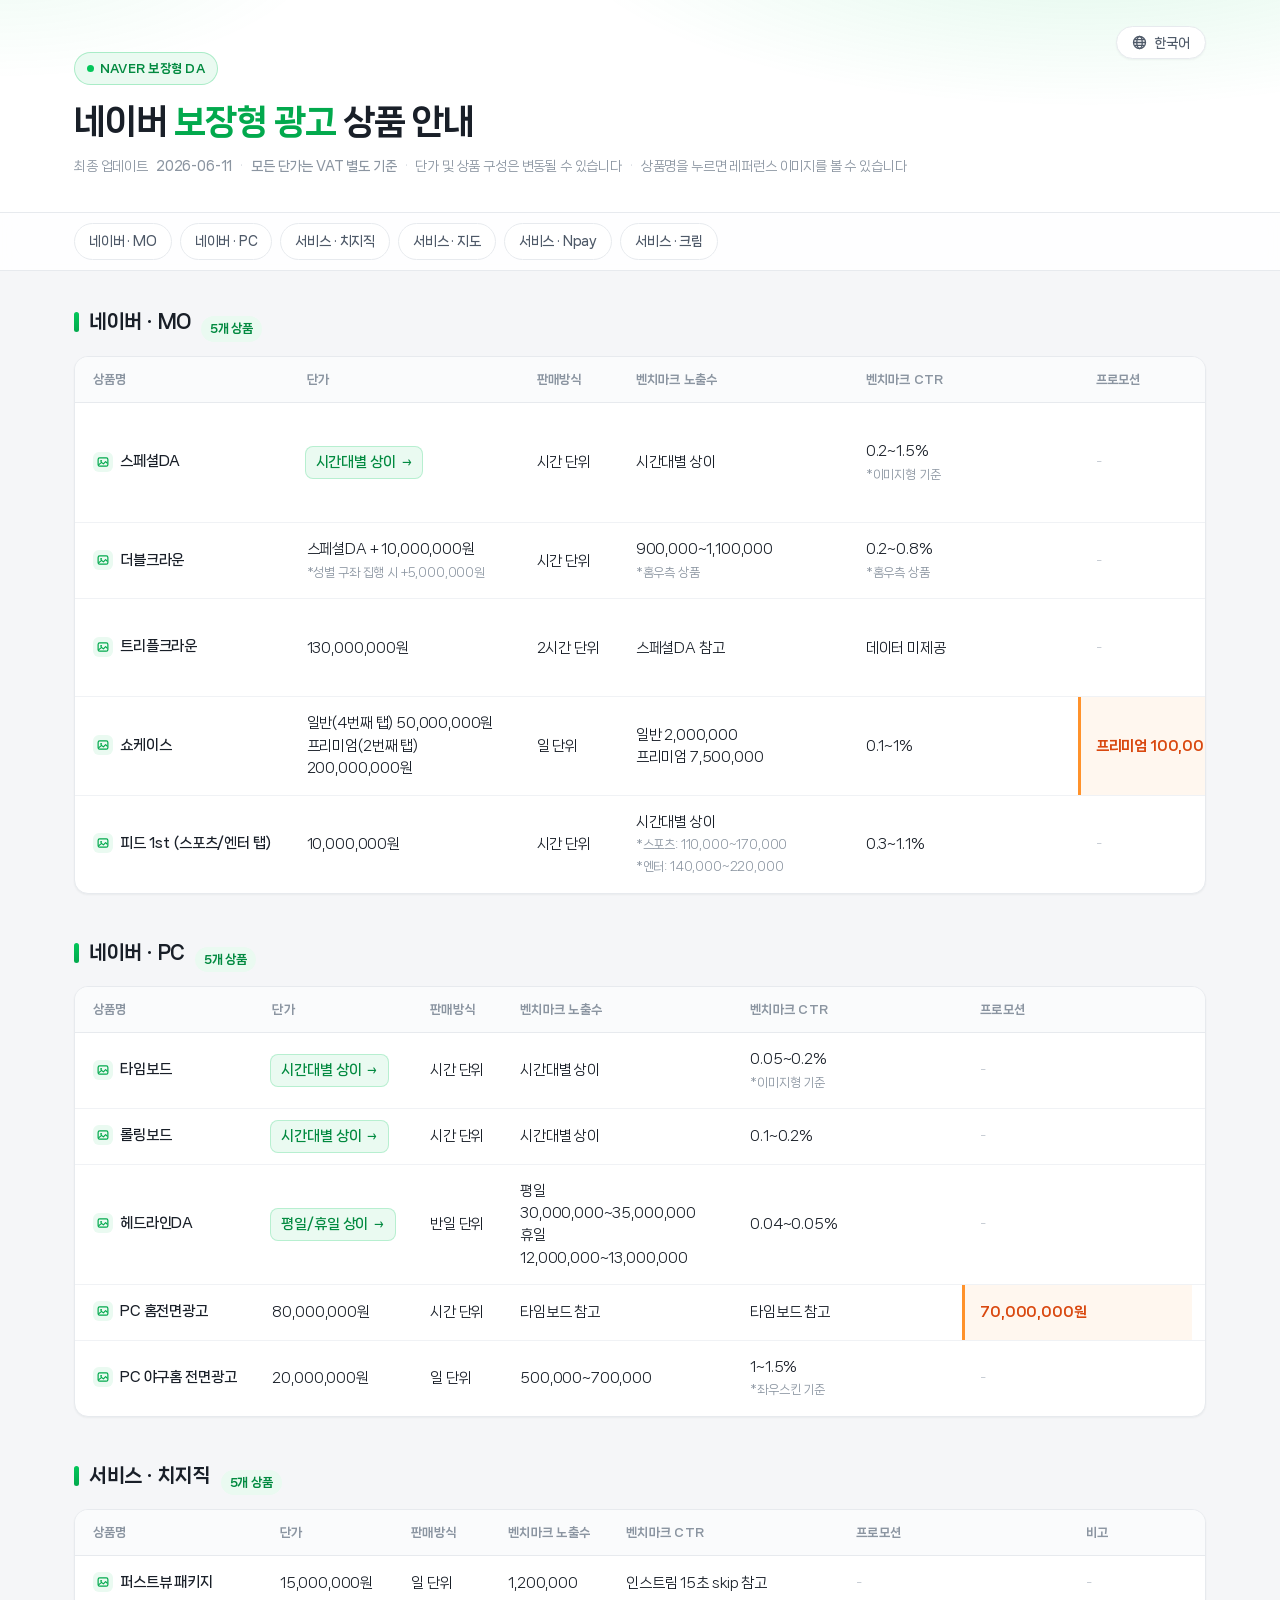
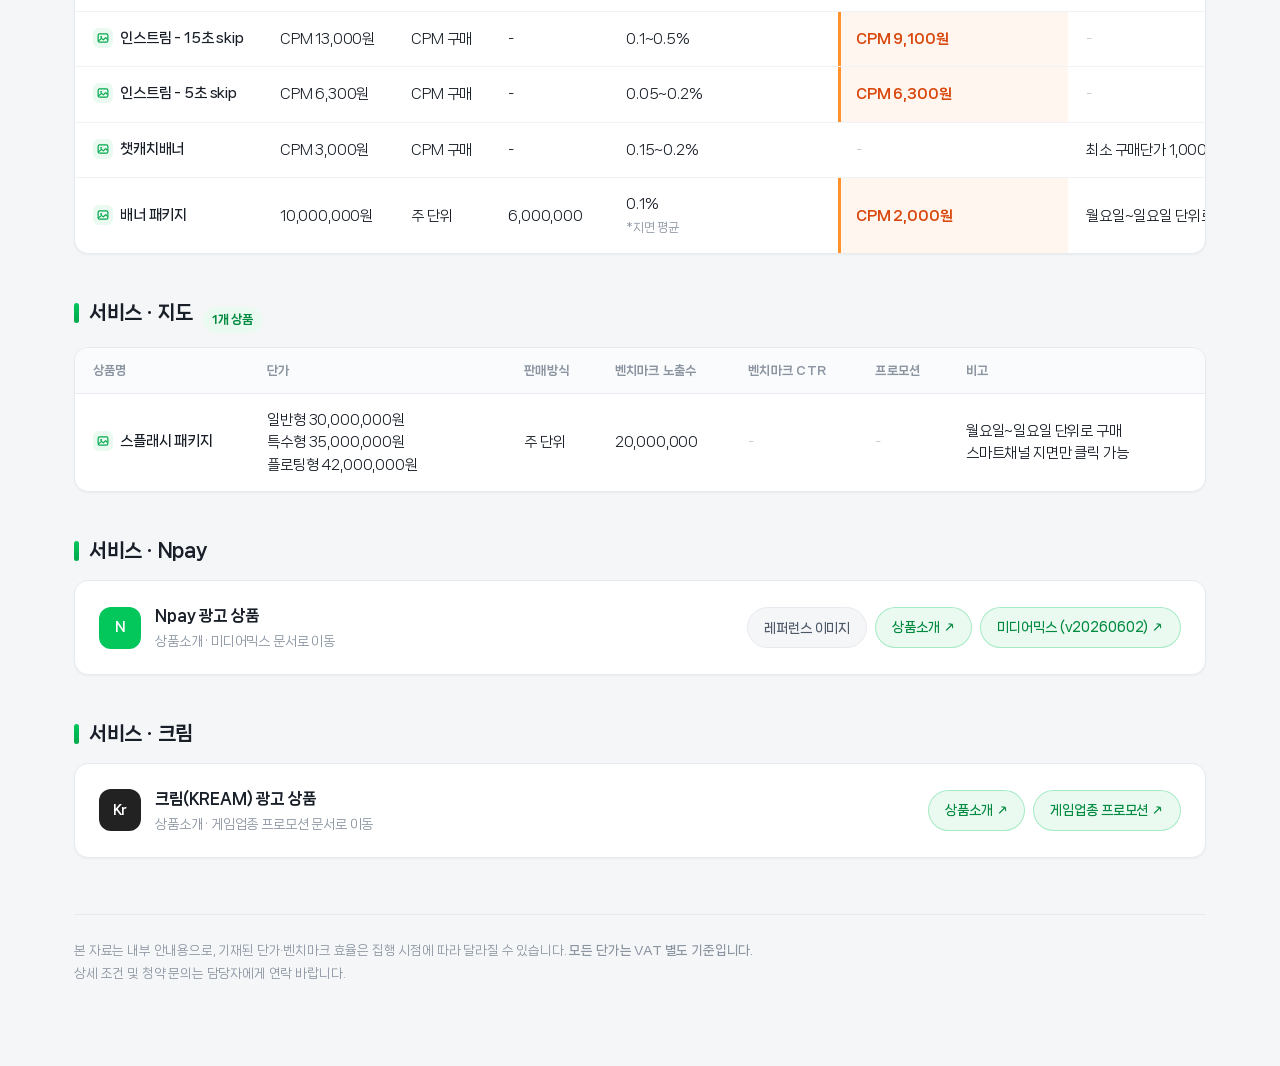
==== index.html @ 8dfce3fc "네이버 보장형 광고 상품 안내 페이지 - 카테고리별 상품 표 (MO/PC/치지직/지도/Npay/크림) - 상품명 클릭 시 레퍼런스 이미지 팝업 (초광폭 이미지 확대 지원) - 시간" ====
<!DOCTYPE html>
<html lang="ko">
<head>
  <meta charset="UTF-8" />
  <meta name="viewport" content="width=device-width, initial-scale=1.0" />
  <title>네이버 보장형 광고 상품 안내</title>
  <link rel="stylesheet" href="style.css" />
</head>
<body>
  <!-- 히어로 -->
  <header class="hero">
    <div class="hero-inner">
      <!-- 언어 선택 -->
      <div class="lang-switch">
        <button class="lang-btn" id="lang-btn" aria-haspopup="true">
          <svg viewBox="0 0 16 16" fill="none" xmlns="http://www.w3.org/2000/svg"><circle cx="8" cy="8" r="6.4" stroke="currentColor" stroke-width="1.4"/><ellipse cx="8" cy="8" rx="2.9" ry="6.4" stroke="currentColor" stroke-width="1.4"/><path d="M2 8h12M2.8 5h10.4M2.8 11h10.4" stroke="currentColor" stroke-width="1.4"/></svg>
          <span id="lang-label"></span>
        </button>
        <div class="lang-menu" id="lang-menu" role="menu"></div>
      </div>

      <span class="badge" id="hero-badge"></span>
      <h1 id="hero-title"></h1>
      <p class="meta" id="hero-meta"></p>
    </div>
  </header>

  <!-- 카테고리 빠른 이동 -->
  <nav class="quick-nav">
    <div class="quick-nav-inner" id="quick-nav"></div>
  </nav>

  <div class="wrap">
    <main id="content"><!-- data.js 기반 자동 렌더링 --></main>
    <footer class="page-footer" id="page-footer"></footer>
  </div>

  <!-- 레퍼런스 이미지 팝업 -->
  <div class="modal-backdrop" id="modal" aria-hidden="true">
    <div class="modal" role="dialog" aria-modal="true" aria-labelledby="modal-title">
      <div class="modal-head">
        <h3 id="modal-title"></h3>
        <button class="modal-close" id="modal-close" aria-label="닫기">&times;</button>
      </div>
      <div class="modal-body" id="modal-body"></div>
    </div>
  </div>

  <script src="data.js"></script>
  <script src="i18n.js"></script>
  <script>
    const IMG_ICON_SVG = `<svg viewBox="0 0 16 16" fill="none" xmlns="http://www.w3.org/2000/svg"><rect x="1.5" y="2.5" width="13" height="11" rx="2" stroke="currentColor" stroke-width="1.6"/><circle cx="5.5" cy="6.5" r="1.3" fill="currentColor"/><path d="M2.5 11.5L6 8.5l2.5 2 3-3 2 2" stroke="currentColor" stroke-width="1.6" stroke-linecap="round" stroke-linejoin="round"/></svg>`;

    let LANG = I18N.getLang();
    const ui = () => I18N.UI[LANG];
    const tr = v => I18N.tr(v, LANG);

    function esc(s) {
      return String(s ?? "").replace(/[&<>"']/g, c => ({
        "&": "&amp;", "<": "&lt;", ">": "&gt;", '"': "&quot;", "'": "&#39;"
      }[c]));
    }

    function cell(value, wrapOk, extraClass) {
      if (!value) return `<td class="empty">-</td>`;
      const lines = tr(String(value)).split("\n");
      const html = lines
        .map(line => line.trim().startsWith("*")
          ? `<span class="sub-note">${esc(line)}</span>`
          : esc(line))
        .join("<br>");
      const classes = [];
      if (wrapOk || lines.length > 1) classes.push("wrap-ok");
      if (extraClass) classes.push(extraClass);
      return `<td${classes.length ? ` class="${classes.join(" ")}"` : ""}>${html}</td>`;
    }

    function priceCell(p) {
      // 시간대별 단가가 있으면 별도 페이지 링크
      if (Array.isArray(p.timePricing)) {
        const label = tr(p.price) || ui().pdBadge;
        return `<td><a class="price-link" href="price-detail.html?product=${encodeURIComponent(p.id)}">${esc(label)}</a></td>`;
      }
      return cell(p.price);
    }

    function renderCategory(cat) {
      // Npay / 크림 — 외부 문서 링크 카드
      if (cat.linkRow) {
        const lr = cat.linkRow;
        const logoClass = cat.id === "npay" ? "npay" : "kream";
        const refBtn = lr.image
          ? `<button class="lc-btn lc-ref" data-img="${esc(lr.image)}" data-name="${esc(lr.imageName || lr.name)}">${esc(ui().refBtn)}</button>`
          : "";
        const linkBtns = (lr.links || []).map(l =>
          `<a class="lc-btn" href="${esc(l.href)}" target="_blank" rel="noopener">${esc(tr(l.label))} ↗</a>`).join("");
        return `
          <section class="category" id="${esc(cat.id)}">
            <div class="category-head"><h2>${esc(tr(cat.label))}</h2></div>
            <div class="link-card">
              <span class="lc-left">
                <span class="lc-logo ${logoClass}">${logoClass === "npay" ? "N" : "Kr"}</span>
                <span>
                  <span class="lc-title">${esc(tr(lr.name))}</span>
                  <span class="lc-desc" style="display:block">${esc(tr(lr.desc || ""))}</span>
                </span>
              </span>
              <span class="lc-actions">${refBtn}${linkBtns}</span>
            </div>
          </section>`;
      }

      const rows = cat.products.map(p => `
        <tr>
          <td>
            <button class="product-name" data-id="${esc(p.id)}">
              <span class="img-icon">${IMG_ICON_SVG}</span>
              <span class="name-text">${esc(tr(p.name))}</span>
            </button>
          </td>
          ${priceCell(p)}
          ${cell(p.saleType)}
          ${cell(p.impressions)}
          ${cell(p.ctr)}
          ${cell(p.promotion, true, "promo")}
          ${cell(p.note, true)}
        </tr>`).join("");

      return `
        <section class="category" id="${esc(cat.id)}">
          <div class="category-head">
            <h2>${esc(tr(cat.label))}</h2>
            <span class="count-badge">${esc(ui().count(cat.products.length))}</span>
          </div>
          <div class="table-card">
            <div class="table-scroll">
              <table>
                <thead>
                  <tr>${ui().cols.map(c => `<th>${esc(c)}</th>`).join("")}</tr>
                </thead>
                <tbody>${rows}</tbody>
              </table>
            </div>
          </div>
        </section>`;
    }

    // ----- 전체 렌더링 (언어 변경 시 재호출) -----
    function renderAll() {
      const u = ui();
      document.title = u.docTitle;
      document.getElementById("hero-badge").textContent = u.badge;
      document.getElementById("hero-title").innerHTML = u.titleHtml;
      document.getElementById("hero-meta").innerHTML = [
        `${esc(u.updated)} <strong>${esc(AD_DATA.updatedAt)}</strong>`,
        `<strong>${esc(u.vatNote)}</strong>`,
        esc(u.changeNote),
        esc(u.clickNote)
      ].join(' <span class="dot">·</span> ');
      document.getElementById("page-footer").innerHTML = u.footerHtml;

      document.getElementById("content").innerHTML =
        AD_DATA.categories.map(renderCategory).join("");
      document.getElementById("quick-nav").innerHTML =
        AD_DATA.categories.map(c => `<a href="#${esc(c.id)}">${esc(tr(c.label))}</a>`).join("");

      // 언어 선택 UI
      document.getElementById("lang-label").textContent = I18N.LANG_LABELS[LANG];
      document.getElementById("lang-menu").innerHTML =
        Object.entries(I18N.LANG_LABELS).map(([code, label]) =>
          `<button data-lang="${code}" class="${code === LANG ? "active" : ""}">${label}</button>`).join("");
    }

    renderAll();
    I18N.setLang(LANG);

    // ----- 언어 선택 -----
    const langMenu = document.getElementById("lang-menu");
    document.getElementById("lang-btn").addEventListener("click", e => {
      e.stopPropagation();
      langMenu.classList.toggle("open");
    });
    langMenu.addEventListener("click", e => {
      const btn = e.target.closest("button[data-lang]");
      if (!btn) return;
      LANG = btn.dataset.lang;
      I18N.setLang(LANG);
      langMenu.classList.remove("open");
      renderAll();
    });

    // ----- 팝업 -----
    const modal = document.getElementById("modal");
    const modalTitle = document.getElementById("modal-title");
    const modalBody = document.getElementById("modal-body");

    function findProduct(id) {
      for (const cat of AD_DATA.categories) {
        const hit = (cat.products || []).find(p => p.id === id);
        if (hit) return hit;
      }
      return null;
    }

    function openModal(p) {
      modalTitle.textContent = tr(p.name) + ui().refSuffix;
      const img = new Image();
      img.alt = tr(p.name);
      img.onload = () => {
        modalBody.innerHTML = "";
        // 초광폭 이미지는 팝업을 넓히고 세로 기준으로 크게 표시 (좌우 스크롤)
        const ultraWide = img.naturalWidth / img.naturalHeight > 2.4;
        modal.classList.toggle("wide", ultraWide);
        modalBody.appendChild(img);
      };
      img.onerror = () => {
        modalBody.innerHTML = `<div class="img-placeholder">${esc(ui().imgPreparing)}<br><small>(${esc(p.image)})</small></div>`;
      };
      modalBody.innerHTML = `<div class="img-placeholder">${esc(ui().loading)}</div>`;
      img.src = p.image;
      modal.classList.add("open");
      modal.setAttribute("aria-hidden", "false");
    }

    function closeModal() {
      modal.classList.remove("open", "wide");
      modal.setAttribute("aria-hidden", "true");
    }

    document.addEventListener("click", e => {
      if (!e.target.closest(".lang-switch")) langMenu.classList.remove("open");
      const nameBtn = e.target.closest(".product-name");
      if (nameBtn) {
        const p = findProduct(nameBtn.dataset.id);
        if (p) openModal(p);
        return;
      }
      const refBtn = e.target.closest(".lc-ref");
      if (refBtn) {
        openModal({ name: refBtn.dataset.name, image: refBtn.dataset.img });
        return;
      }
      if (e.target === modal || e.target.closest(".modal-close")) closeModal();
    });

    document.addEventListener("keydown", e => {
      if (e.key === "Escape") { closeModal(); langMenu.classList.remove("open"); }
    });
  </script>
</body>
</html>
---- style.css ----
/* ===== 네이버 보장형 광고 안내 — 공용 스타일 ===== */
@font-face {
  font-family: "NanumSquareNeo";
  src: url("fonts/NanumSquareNeoTTF-bRg.woff") format("woff"),
       url("https://hangeul.pstatic.net/hangeul_static/webfont/NanumSquareNeo/NanumSquareNeoTTF-bRg.woff") format("woff");
  font-weight: 400;
  font-display: swap;
}
@font-face {
  font-family: "NanumSquareNeo";
  src: url("fonts/NanumSquareNeoTTF-cBd.woff") format("woff"),
       url("https://hangeul.pstatic.net/hangeul_static/webfont/NanumSquareNeo/NanumSquareNeoTTF-cBd.woff") format("woff");
  font-weight: 500 700;
  font-display: swap;
}
@font-face {
  font-family: "NanumSquareNeo";
  src: url("fonts/NanumSquareNeoTTF-dEb.woff") format("woff"),
       url("https://hangeul.pstatic.net/hangeul_static/webfont/NanumSquareNeo/NanumSquareNeoTTF-dEb.woff") format("woff");
  font-weight: 800 900;
  font-display: swap;
}

:root {
  --naver-green: #03c75a;
  --naver-green-dark: #02a94d;
  --naver-green-deep: #028a40;
  --green-tint: #eafaf1;
  --ink: #191f28;
  --ink-soft: #4e5968;
  --ink-faint: #8b95a1;
  --line: #e7eaee;
  --line-soft: #f0f2f5;
  --bg: #f5f6f8;
  --card: #ffffff;
  --hover: #f4fcf7;
  --shadow-sm: 0 1px 2px rgba(25, 31, 40, 0.05);
  --shadow-md: 0 4px 14px rgba(25, 31, 40, 0.07);
  --radius: 14px;
}

* { margin: 0; padding: 0; box-sizing: border-box; }

html { scroll-behavior: smooth; }

body {
  font-family: "NanumSquareNeo", "Apple SD Gothic Neo", "Malgun Gothic", sans-serif;
  background: var(--bg);
  color: var(--ink);
  line-height: 1.6;
  letter-spacing: -0.01em;
}

.wrap {
  max-width: 1180px;
  margin: 0 auto;
  padding: 0 24px 80px;
}

/* ----- 히어로 헤더 ----- */
.hero {
  position: relative;
  background:
    radial-gradient(900px 320px at 85% -40%, rgba(3, 199, 90, 0.14), transparent 60%),
    radial-gradient(600px 260px at 0% -30%, rgba(3, 199, 90, 0.08), transparent 55%),
    var(--card);
  border-bottom: 1px solid var(--line);
  margin-bottom: 0;
}

.hero-inner {
  position: relative;
  max-width: 1180px;
  margin: 0 auto;
  padding: 52px 24px 36px;
}

/* ----- 언어 선택 (지구본) ----- */
.lang-switch {
  position: absolute;
  top: 26px;
  right: 24px;
  z-index: 60;
}

.lang-btn {
  display: inline-flex;
  align-items: center;
  gap: 7px;
  font-family: inherit;
  font-size: 13px;
  font-weight: 700;
  color: var(--ink-soft);
  background: #fff;
  border: 1px solid var(--line);
  border-radius: 999px;
  padding: 8px 15px;
  cursor: pointer;
  box-shadow: var(--shadow-sm);
  transition: all 0.15s ease;
}
.lang-btn svg { width: 15px; height: 15px; }
.lang-btn:hover {
  color: var(--naver-green-deep);
  border-color: rgba(3, 199, 90, 0.4);
  background: var(--green-tint);
}

.lang-menu {
  position: absolute;
  right: 0;
  top: calc(100% + 6px);
  min-width: 130px;
  background: #fff;
  border: 1px solid var(--line);
  border-radius: 12px;
  box-shadow: var(--shadow-md);
  padding: 5px;
  display: none;
}
.lang-menu.open { display: block; animation: backdrop-in 0.12s ease; }

.lang-menu button {
  display: block;
  width: 100%;
  text-align: left;
  font-family: inherit;
  font-size: 13px;
  font-weight: 700;
  color: var(--ink-soft);
  background: none;
  border: none;
  border-radius: 8px;
  padding: 9px 12px;
  cursor: pointer;
}
.lang-menu button:hover { background: var(--green-tint); color: var(--naver-green-deep); }
.lang-menu button.active {
  color: var(--naver-green-deep);
  background: var(--green-tint);
}

.hero .badge {
  display: inline-flex;
  align-items: center;
  gap: 6px;
  background: var(--green-tint);
  color: var(--naver-green-deep);
  border: 1px solid rgba(3, 199, 90, 0.28);
  font-size: 12px;
  font-weight: 800;
  letter-spacing: 0.02em;
  padding: 6px 12px;
  border-radius: 999px;
  margin-bottom: 16px;
}
.hero .badge::before {
  content: "";
  width: 7px;
  height: 7px;
  border-radius: 50%;
  background: var(--naver-green);
}

.hero h1 {
  font-size: 34px;
  font-weight: 800;
  letter-spacing: -0.03em;
  line-height: 1.25;
}
.hero h1 .accent { color: var(--naver-green-dark); }

.hero .meta {
  margin-top: 12px;
  font-size: 13px;
  color: var(--ink-faint);
  display: flex;
  align-items: center;
  gap: 8px;
  flex-wrap: wrap;
}
.hero .meta .dot { color: #d3d8de; }

/* ----- 카테고리 빠른 이동 ----- */
.quick-nav {
  position: sticky;
  top: 0;
  z-index: 50;
  background: rgba(255, 255, 255, 0.88);
  backdrop-filter: blur(10px);
  -webkit-backdrop-filter: blur(10px);
  border-bottom: 1px solid var(--line);
  margin-bottom: 36px;
}
.quick-nav-inner {
  max-width: 1180px;
  margin: 0 auto;
  padding: 10px 24px;
  display: flex;
  gap: 8px;
  overflow-x: auto;
  scrollbar-width: none;
}
.quick-nav-inner::-webkit-scrollbar { display: none; }

.quick-nav a {
  flex: 0 0 auto;
  font-size: 13px;
  font-weight: 700;
  color: var(--ink-soft);
  text-decoration: none;
  padding: 7px 14px;
  border-radius: 999px;
  border: 1px solid var(--line);
  background: #fff;
  transition: all 0.15s ease;
  white-space: nowrap;
}
.quick-nav a:hover {
  color: var(--naver-green-deep);
  border-color: rgba(3, 199, 90, 0.4);
  background: var(--green-tint);
}

/* ----- 카테고리 섹션 ----- */
.category { margin-bottom: 44px; scroll-margin-top: 70px; }

.category-head {
  display: flex;
  align-items: baseline;
  gap: 10px;
  margin-bottom: 14px;
}

.category h2 {
  font-size: 19px;
  font-weight: 800;
  letter-spacing: -0.02em;
  display: flex;
  align-items: center;
  gap: 10px;
}
.category h2::before {
  content: "";
  width: 5px;
  height: 20px;
  border-radius: 3px;
  background: linear-gradient(180deg, var(--naver-green), var(--naver-green-dark));
}

.count-badge {
  font-size: 12px;
  font-weight: 800;
  color: var(--naver-green-deep);
  background: var(--green-tint);
  padding: 3px 9px;
  border-radius: 999px;
}

/* ----- 표 ----- */
.table-card {
  background: var(--card);
  border: 1px solid var(--line);
  border-radius: var(--radius);
  overflow: hidden;
  box-shadow: var(--shadow-sm);
}
.table-scroll { overflow-x: auto; }

table { width: 100%; border-collapse: collapse; font-size: 14px; }

thead th {
  background: #fafbfc;
  color: var(--ink-faint);
  font-weight: 800;
  font-size: 12px;
  letter-spacing: 0.02em;
  text-align: left;
  padding: 13px 18px;
  border-bottom: 1px solid var(--line);
  white-space: nowrap;
}

tbody td {
  padding: 15px 18px;
  border-bottom: 1px solid var(--line-soft);
  vertical-align: middle;
  white-space: nowrap;
}
tbody td.wrap-ok { white-space: normal; min-width: 230px; }

tbody tr:last-child td { border-bottom: none; }
tbody tr { transition: background 0.12s ease; }
tbody tr:hover { background: var(--hover); }

td.empty { color: #c4cad2; }

/* 셀 안의 보조 주석 (* 로 시작하는 줄) */
.sub-note {
  font-size: 12px;
  color: var(--ink-faint);
}

/* 프로모션 열 강조 */
td.promo {
  color: #d9480f;
  font-weight: 800;
  background: #fff7ef;
  box-shadow: inset 3px 0 0 #ff922b;
}
tbody tr:hover td.promo { background: #ffefdd; }
td.promo .sub-note { color: #e8794a; }

/* ----- 시간대별 단가 표 ----- */
.time-table .group-row td {
  background: #f4f6f8;
  font-weight: 800;
  font-size: 13px;
  color: var(--ink-soft);
  padding: 9px 18px;
  border-bottom: 1px solid var(--line);
}
.time-table td.slot { font-weight: 700; }
.time-table td.price { font-weight: 800; color: var(--naver-green-deep); }

.price-notes {
  margin: 16px 4px 0;
  padding: 16px 20px;
  background: var(--green-tint);
  border: 1px solid rgba(3, 199, 90, 0.22);
  border-radius: 10px;
  list-style: none;
  font-size: 13px;
  color: var(--ink-soft);
}
.price-notes li {
  padding-left: 16px;
  position: relative;
  line-height: 1.9;
}
.price-notes li::before {
  content: "·";
  position: absolute;
  left: 4px;
  color: var(--naver-green-dark);
  font-weight: 800;
}

/* 상품명 버튼 (팝업 트리거) */
.product-name {
  background: none;
  border: none;
  font: inherit;
  font-weight: 700;
  letter-spacing: -0.01em;
  color: var(--ink);
  cursor: pointer;
  padding: 0;
  display: inline-flex;
  align-items: center;
  gap: 7px;
}
.product-name:hover { color: var(--naver-green-deep); }
.product-name:hover .name-text {
  text-decoration: underline;
  text-underline-offset: 3px;
}
.product-name .img-icon {
  display: inline-flex;
  align-items: center;
  justify-content: center;
  width: 20px;
  height: 20px;
  border-radius: 6px;
  background: var(--green-tint);
  color: var(--naver-green-dark);
  flex: 0 0 auto;
  transition: all 0.15s ease;
}
.product-name .img-icon svg { width: 12px; height: 12px; }
.product-name:hover .img-icon {
  background: var(--naver-green);
  color: #fff;
}

/* 단가 링크 (시간대별 단가 페이지) */
a.price-link {
  display: inline-flex;
  align-items: center;
  gap: 5px;
  color: var(--naver-green-deep);
  font-weight: 700;
  text-decoration: none;
  padding: 4px 10px;
  margin: -4px -2px;
  border-radius: 8px;
  background: var(--green-tint);
  border: 1px solid rgba(3, 199, 90, 0.22);
  transition: all 0.15s ease;
}
a.price-link::after { content: "→"; font-size: 12px; }
a.price-link:hover {
  background: var(--naver-green);
  border-color: var(--naver-green);
  color: #fff;
}

/* ----- Npay / 크림 링크 카드 ----- */
.link-card {
  display: flex;
  align-items: center;
  justify-content: space-between;
  gap: 16px;
  flex-wrap: wrap;
  background: var(--card);
  border: 1px solid var(--line);
  border-radius: var(--radius);
  padding: 22px 24px;
  color: var(--ink);
  box-shadow: var(--shadow-sm);
}

.link-card .lc-actions {
  display: flex;
  gap: 8px;
  flex-wrap: wrap;
}

.lc-btn {
  display: inline-flex;
  align-items: center;
  gap: 5px;
  font-family: inherit;
  font-size: 13px;
  font-weight: 700;
  letter-spacing: -0.01em;
  color: var(--naver-green-deep);
  background: var(--green-tint);
  border: 1px solid rgba(3, 199, 90, 0.3);
  border-radius: 999px;
  padding: 9px 16px;
  text-decoration: none;
  cursor: pointer;
  transition: all 0.15s ease;
}
.lc-btn:hover {
  background: var(--naver-green);
  border-color: var(--naver-green);
  color: #fff;
}
.lc-btn.lc-ref {
  color: var(--ink-soft);
  background: var(--bg);
  border-color: var(--line);
}
.lc-btn.lc-ref:hover {
  color: var(--naver-green-deep);
  background: var(--green-tint);
  border-color: rgba(3, 199, 90, 0.3);
}

.link-card .lc-left {
  display: flex;
  align-items: center;
  gap: 14px;
}
.link-card .lc-logo {
  width: 42px;
  height: 42px;
  border-radius: 12px;
  display: flex;
  align-items: center;
  justify-content: center;
  font-weight: 800;
  font-size: 13px;
  color: #fff;
  flex: 0 0 auto;
}
.link-card .lc-logo.npay { background: var(--naver-green); }
.link-card .lc-logo.kream { background: #222; }

.link-card .lc-title { font-weight: 800; font-size: 15px; }
.link-card .lc-desc { font-size: 13px; color: var(--ink-faint); margin-top: 2px; }

/* ----- 팝업(모달) ----- */
.modal-backdrop {
  position: fixed;
  inset: 0;
  background: rgba(15, 19, 24, 0.5);
  backdrop-filter: blur(3px);
  -webkit-backdrop-filter: blur(3px);
  display: none;
  align-items: center;
  justify-content: center;
  z-index: 100;
  padding: 24px;
}
.modal-backdrop.open { display: flex; animation: backdrop-in 0.18s ease; }

@keyframes backdrop-in {
  from { opacity: 0; }
  to { opacity: 1; }
}

.modal {
  background: #fff;
  border-radius: 18px;
  max-width: 760px;
  width: 100%;
  max-height: 88vh;
  overflow: auto;
  box-shadow: 0 24px 60px rgba(0, 0, 0, 0.28);
  animation: modal-in 0.22s cubic-bezier(0.21, 1.02, 0.55, 1);
}

@keyframes modal-in {
  from { opacity: 0; transform: translateY(14px) scale(0.97); }
  to { opacity: 1; transform: translateY(0) scale(1); }
}

.modal-head {
  display: flex;
  align-items: center;
  justify-content: space-between;
  padding: 18px 22px;
  border-bottom: 1px solid var(--line);
  position: sticky;
  top: 0;
  background: rgba(255, 255, 255, 0.92);
  backdrop-filter: blur(8px);
}
.modal-head h3 {
  font-size: 16px;
  font-weight: 800;
  display: flex;
  align-items: center;
  gap: 8px;
}
.modal-head h3::before {
  content: "";
  width: 4px;
  height: 16px;
  border-radius: 2px;
  background: var(--naver-green);
}
.modal-close {
  background: var(--bg);
  border: none;
  width: 32px;
  height: 32px;
  border-radius: 50%;
  font-size: 18px;
  line-height: 1;
  color: var(--ink-soft);
  cursor: pointer;
  transition: all 0.15s ease;
}
.modal-close:hover { background: var(--ink); color: #fff; }

.modal-body { padding: 22px; text-align: center; }
.modal-body img {
  width: 100%;
  height: auto;
  border-radius: 10px;
  border: 1px solid var(--line);
}

/* 초광폭 이미지 (배너 등): 팝업을 넓히고 세로 기준 크게, 좌우 스크롤 */
.modal-backdrop.wide .modal { max-width: min(1500px, 94vw); }
.modal-backdrop.wide .modal-body { overflow-x: auto; }
.modal-backdrop.wide .modal-body img {
  width: auto;
  max-width: none;
  height: clamp(260px, 52vh, 540px);
}

.img-placeholder {
  padding: 72px 20px;
  background: var(--bg);
  border: 1.5px dashed #cdd3d9;
  border-radius: 12px;
  color: var(--ink-faint);
  font-size: 14px;
  line-height: 1.8;
}

/* ----- 푸터 ----- */
.page-footer {
  margin-top: 56px;
  padding-top: 24px;
  border-top: 1px solid var(--line);
  font-size: 12.5px;
  color: var(--ink-faint);
  line-height: 1.9;
}

/* ----- 상세 페이지 공용 ----- */
.page-header { position: relative; padding-top: 44px; margin-bottom: 32px; }
.page-header .lang-switch { top: 44px; right: 0; }
.page-header .badge {
  display: inline-flex;
  align-items: center;
  gap: 6px;
  background: var(--green-tint);
  color: var(--naver-green-deep);
  border: 1px solid rgba(3, 199, 90, 0.28);
  font-size: 12px;
  font-weight: 800;
  padding: 6px 12px;
  border-radius: 999px;
  margin-bottom: 14px;
}
.page-header h1 { font-size: 27px; font-weight: 800; letter-spacing: -0.03em; }
.page-header .meta { margin-top: 8px; font-size: 13px; color: var(--ink-faint); }

.back-link {
  display: inline-flex;
  align-items: center;
  gap: 7px;
  font-size: 13.5px;
  font-weight: 700;
  color: var(--ink-soft);
  text-decoration: none;
  margin-top: 28px;
  padding: 8px 14px;
  border-radius: 999px;
  border: 1px solid var(--line);
  background: #fff;
  transition: all 0.15s ease;
}
.back-link:hover {
  color: var(--naver-green-deep);
  border-color: rgba(3, 199, 90, 0.4);
  background: var(--green-tint);
}

.detail-card {
  background: var(--card);
  border: 1px solid var(--line);
  border-radius: var(--radius);
  padding: 30px;
  box-shadow: var(--shadow-sm);
}

.placeholder-note {
  margin-top: 16px;
  font-size: 13px;
  color: var(--ink-faint);
}

/* ----- 반응형 ----- */
@media (max-width: 768px) {
  .hero-inner { padding: 36px 16px 26px; }
  .hero h1 { font-size: 25px; }
  .quick-nav-inner { padding: 9px 16px; }
  .wrap { padding: 0 12px 60px; }
  table { font-size: 13px; }
  thead th, tbody td { padding: 11px 12px; }
  .link-card { padding: 18px 16px; }
}
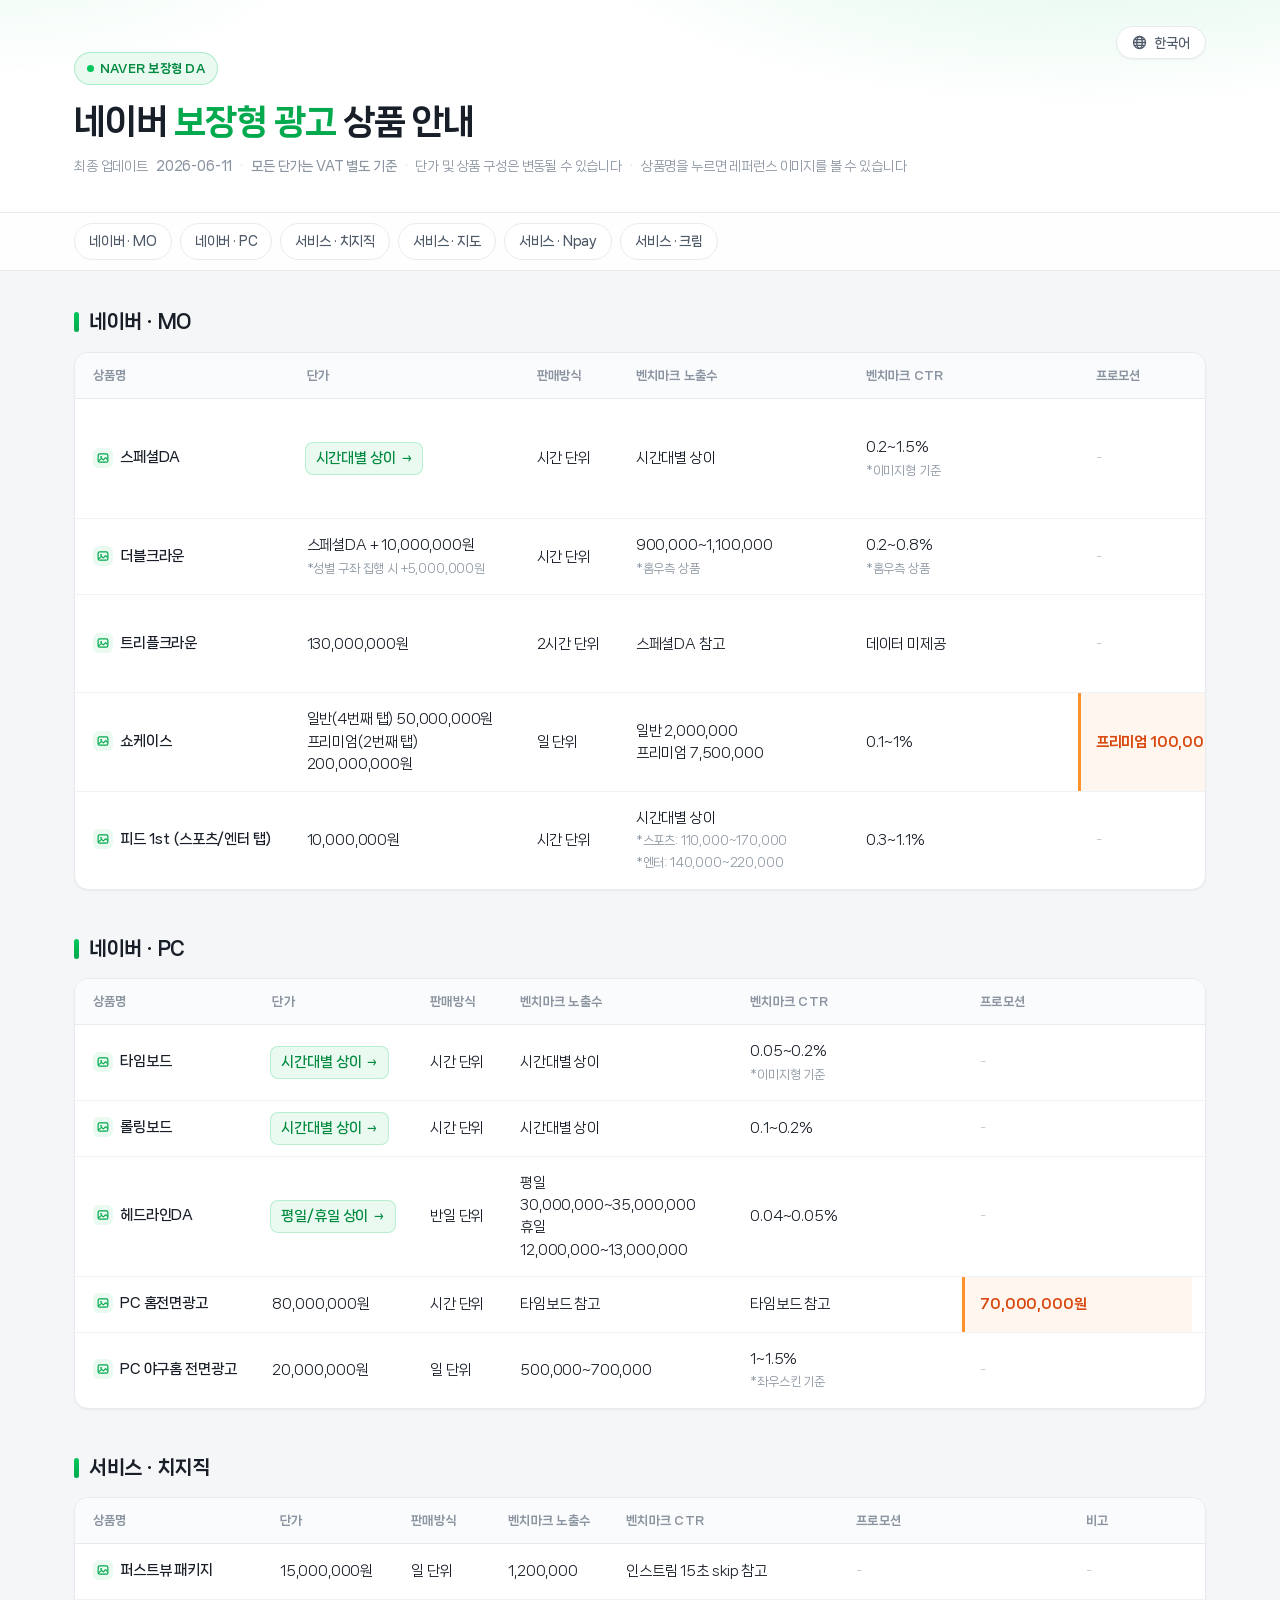
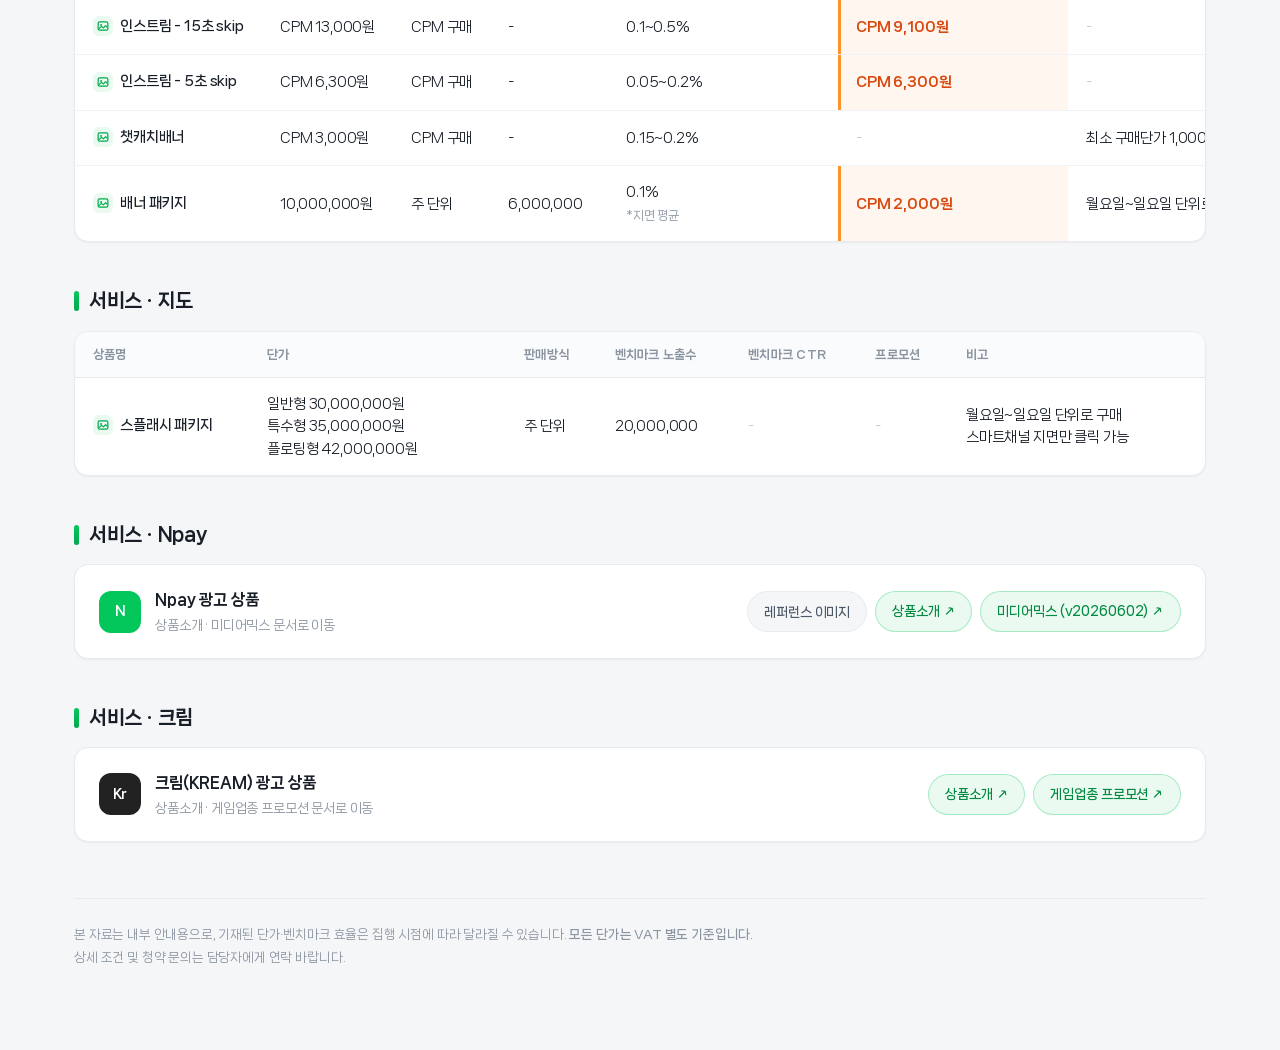
==== commit a5f1d126: "카테고리 상품 수 배지 제거, 중국어 금액 단위 KRW로 변경 Co-Authored-By: Claude Fable 5 <noreply@anthropic.com>" ====
--- a/index.html
+++ b/index.html
@@ -130,7 +130,6 @@
         <section class="category" id="${esc(cat.id)}">
           <div class="category-head">
             <h2>${esc(tr(cat.label))}</h2>
-            <span class="count-badge">${esc(ui().count(cat.products.length))}</span>
           </div>
           <div class="table-card">
             <div class="table-scroll">
--- a/style.css
+++ b/style.css
@@ -248,15 +248,6 @@
   background: linear-gradient(180deg, var(--naver-green), var(--naver-green-dark));
 }
 
-.count-badge {
-  font-size: 12px;
-  font-weight: 800;
-  color: var(--naver-green-deep);
-  background: var(--green-tint);
-  padding: 3px 9px;
-  border-radius: 999px;
-}
-
 /* ----- 표 ----- */
 .table-card {
   background: var(--card);
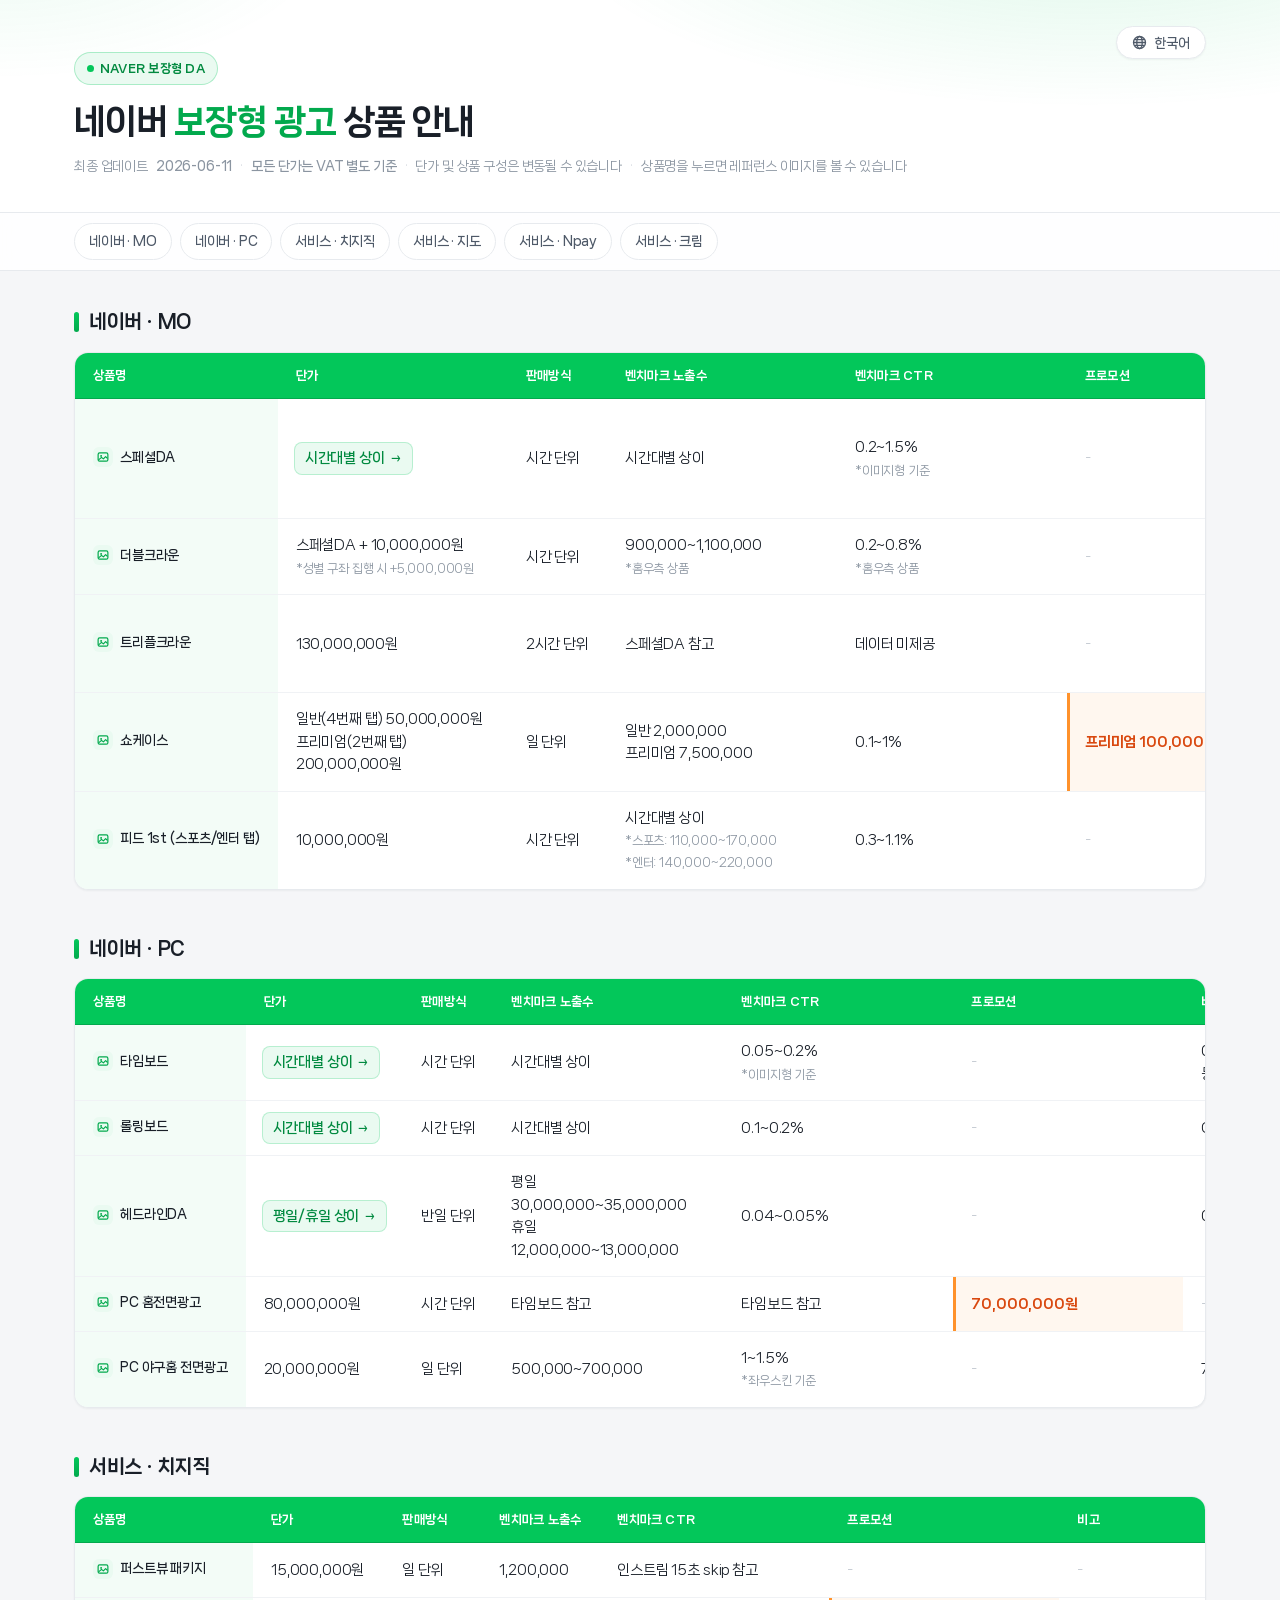
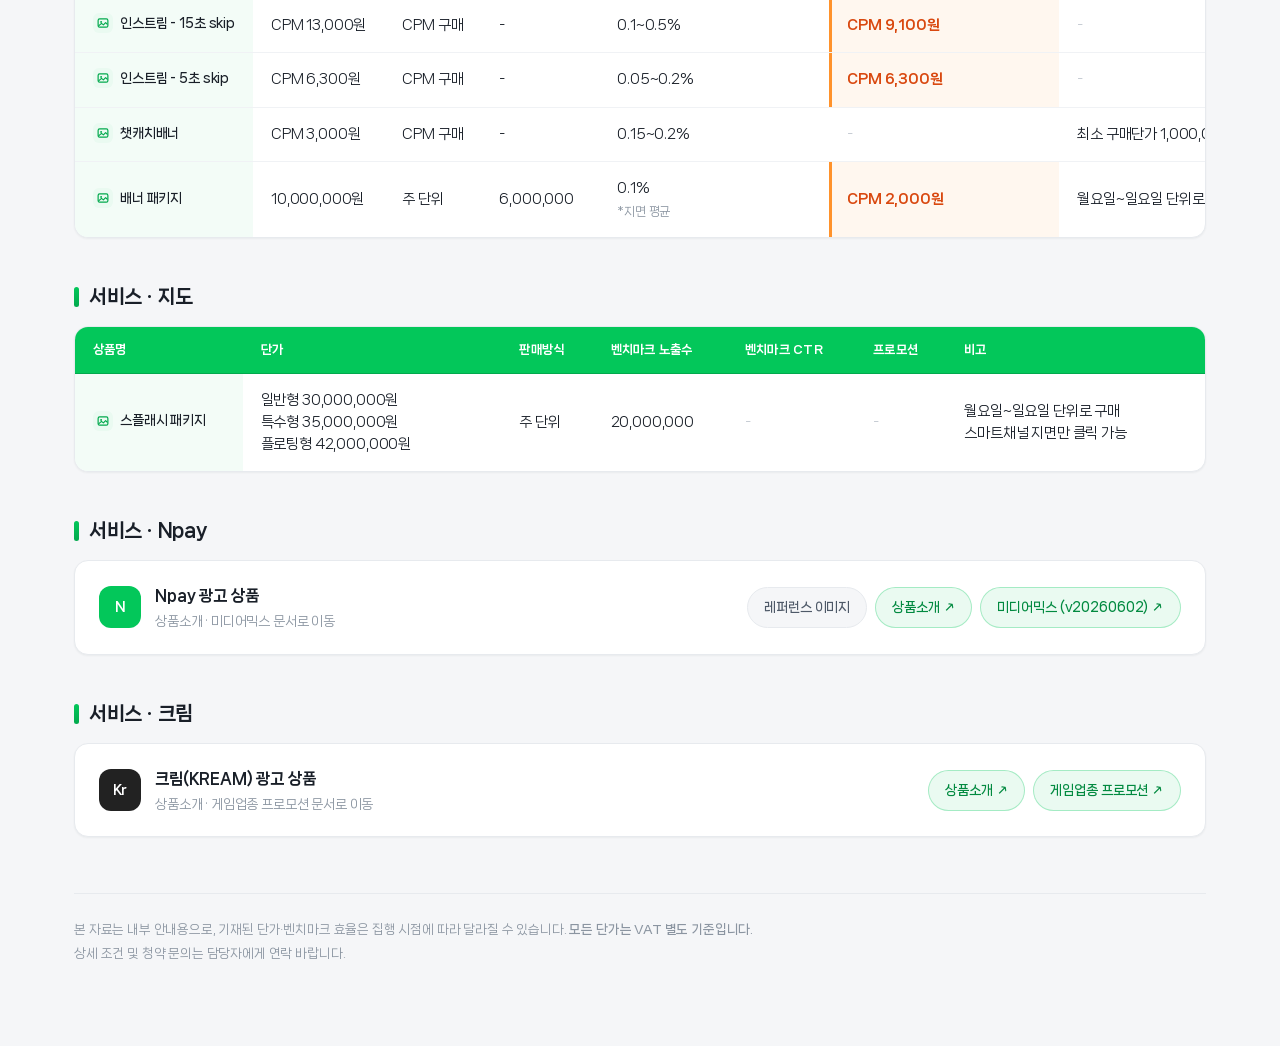
==== commit 0c1f1fd2: "영문/중문 표 안 줄바꿈 자연스럽게 처리 - 긴 번역 문구에 자연스러운 줄바꿈 지점 지정 (상품명, 단가, 프로모션) - KRW와 금액 사이 NBSP로 중간 줄바꿈 방지 - 상품명" ====
--- a/index.html
+++ b/index.html
@@ -115,7 +115,7 @@
           <td>
             <button class="product-name" data-id="${esc(p.id)}">
               <span class="img-icon">${IMG_ICON_SVG}</span>
-              <span class="name-text">${esc(tr(p.name))}</span>
+              <span class="name-text">${esc(tr(p.name)).replace(/\n/g, "<br>")}</span>
             </button>
           </td>
           ${priceCell(p)}
@@ -202,7 +202,7 @@
     }
 
     function openModal(p) {
-      modalTitle.textContent = tr(p.name) + ui().refSuffix;
+      modalTitle.textContent = tr(p.name).replace(/\n/g, " ") + ui().refSuffix;
       const img = new Image();
       img.alt = tr(p.name);
       img.onload = () => {
--- a/style.css
+++ b/style.css
@@ -261,14 +261,14 @@
 table { width: 100%; border-collapse: collapse; font-size: 14px; }
 
 thead th {
-  background: #fafbfc;
-  color: var(--ink-faint);
+  background: var(--naver-green);
+  color: #fff;
   font-weight: 800;
   font-size: 12px;
   letter-spacing: 0.02em;
   text-align: left;
   padding: 13px 18px;
-  border-bottom: 1px solid var(--line);
+  border-bottom: 1px solid var(--naver-green-dark);
   white-space: nowrap;
 }
 
@@ -337,11 +337,17 @@
   font-weight: 800;
 }
 
+/* 상품명 셀: 아주 연한 초록 배경 */
+table:not(.time-table) tbody td:first-child {
+  background: #f3fcf7;
+}
+
 /* 상품명 버튼 (팝업 트리거) */
 .product-name {
   background: none;
   border: none;
   font: inherit;
+  font-size: 13px;
   font-weight: 700;
   letter-spacing: -0.01em;
   color: var(--ink);
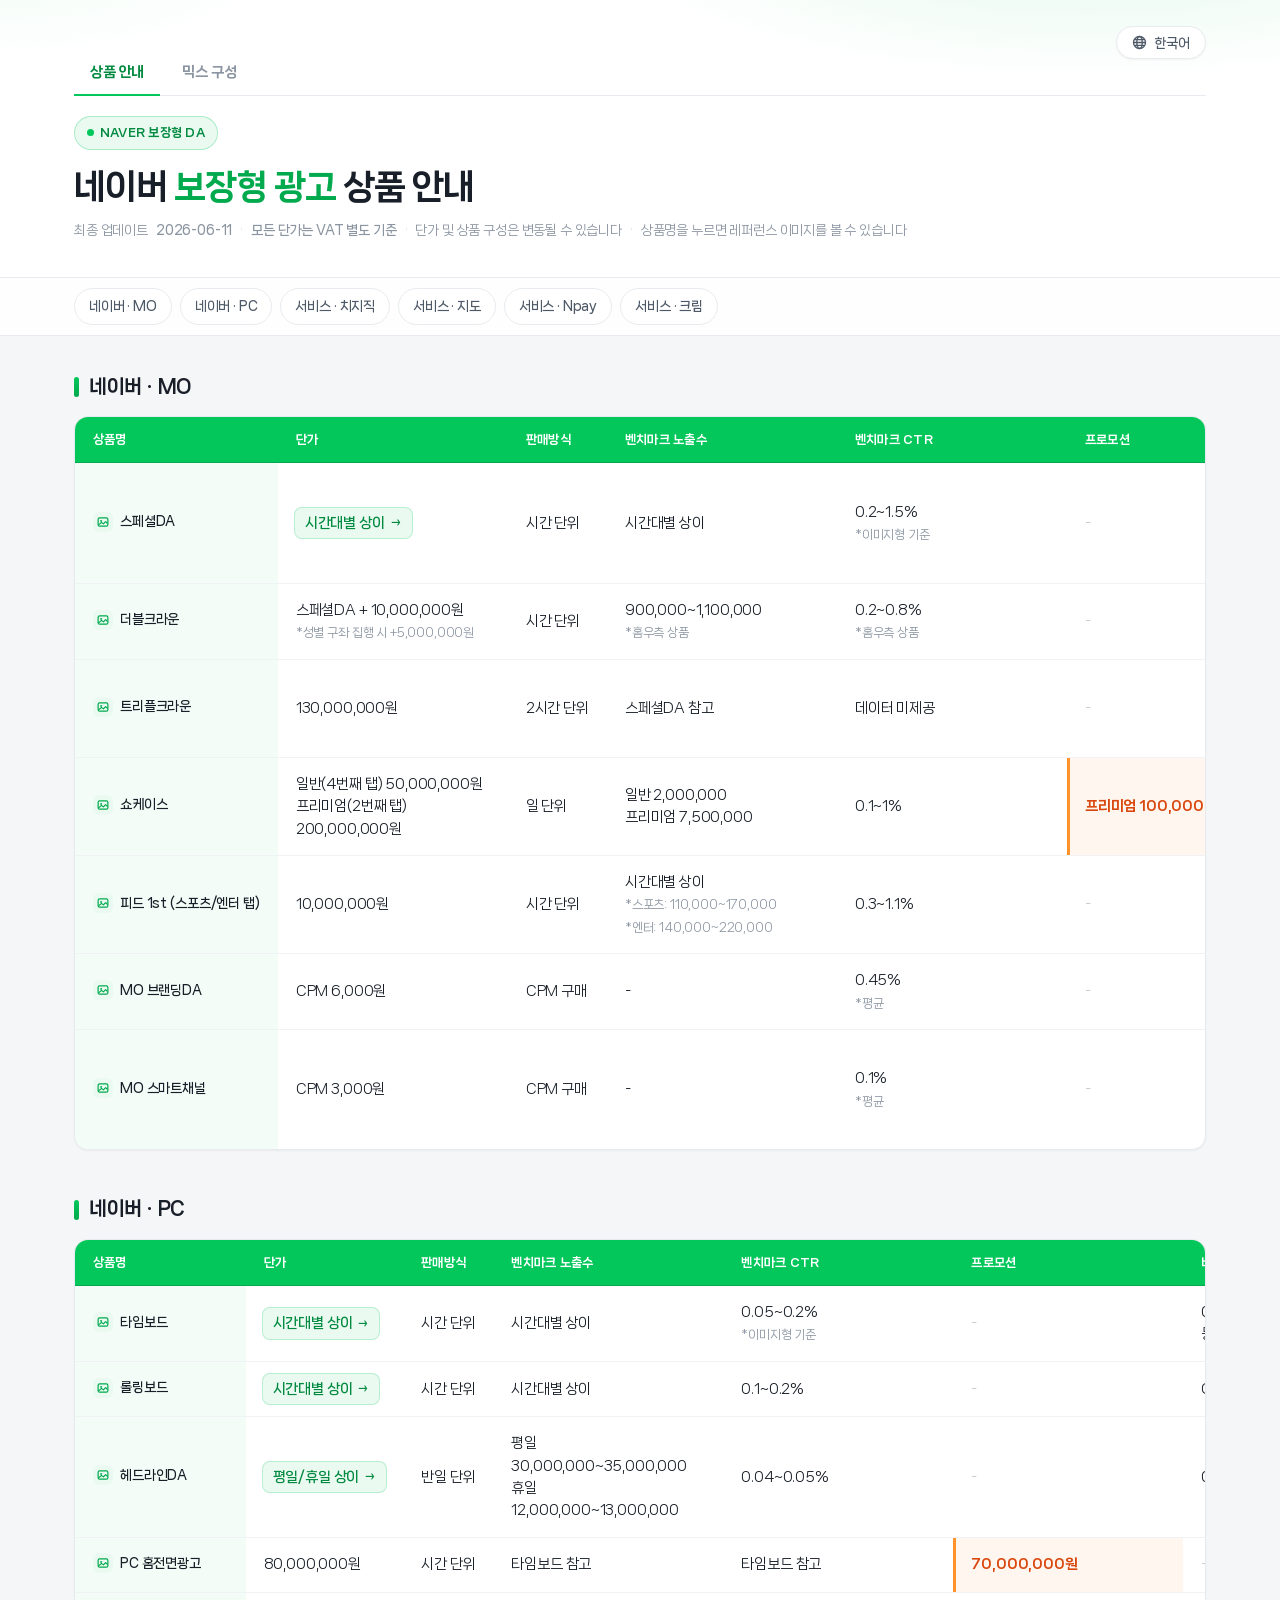
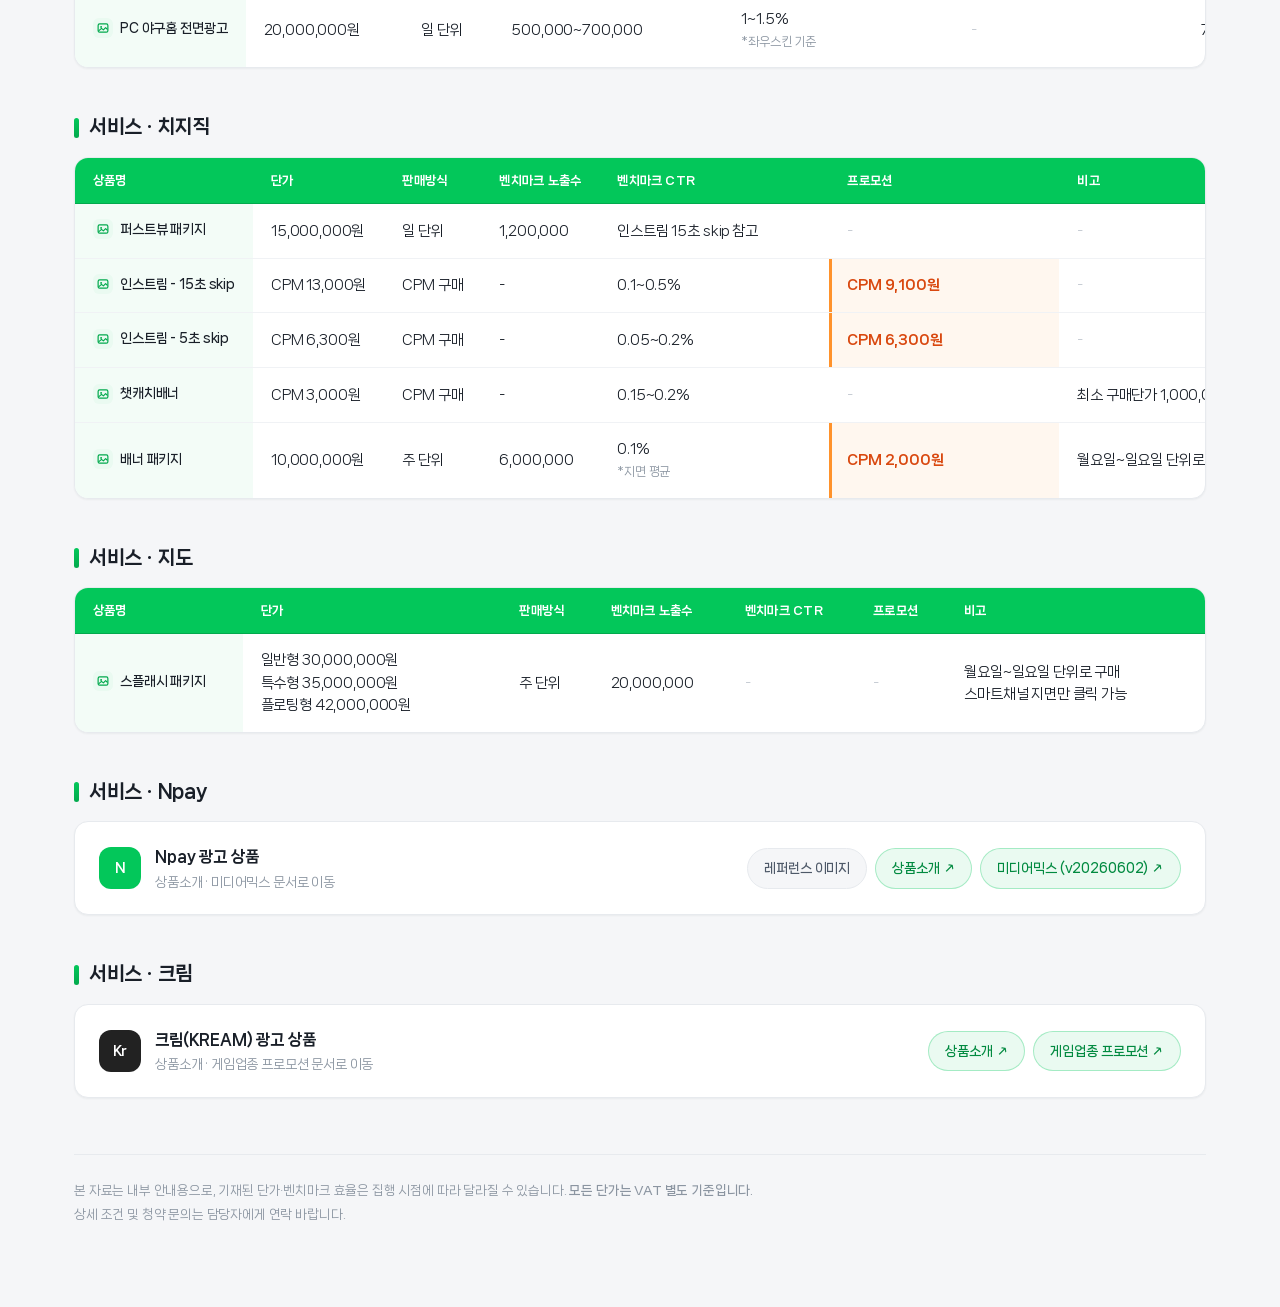
==== commit 6a458f81: "믹스 구성 탭 추가 (보장형 미디어믹스 시트) - mix.html / mix.js: 상품 선택 표 + 행 단위 믹스 표, 탭으로 상품 안내와 전환 - 게재 기간(시작~종료)에서 평" ====
--- a/index.html
+++ b/index.html
@@ -18,6 +18,8 @@
         </button>
         <div class="lang-menu" id="lang-menu" role="menu"></div>
       </div>
+
+      <nav class="tab-nav" id="tab-nav"></nav>
 
       <span class="badge" id="hero-badge"></span>
       <h1 id="hero-title"></h1>
@@ -148,6 +150,9 @@
     function renderAll() {
       const u = ui();
       document.title = u.docTitle;
+      document.getElementById("tab-nav").innerHTML =
+        `<a class="active" href="index.html">${esc(u.mix.tabGuide)}</a>` +
+        `<a href="mix.html">${esc(u.mix.tabMix)}</a>`;
       document.getElementById("hero-badge").textContent = u.badge;
       document.getElementById("hero-title").innerHTML = u.titleHtml;
       document.getElementById("hero-meta").innerHTML = [
@@ -203,6 +208,13 @@
 
     function openModal(p) {
       modalTitle.textContent = tr(p.name).replace(/\n/g, " ") + ui().refSuffix;
+      // 아직 레퍼런스 이미지가 없는 상품은 바로 안내 문구를 보여줍니다
+      if (!p.image) {
+        modalBody.innerHTML = `<div class="img-placeholder">${esc(ui().imgPreparing)}</div>`;
+        modal.classList.add("open");
+        modal.setAttribute("aria-hidden", "false");
+        return;
+      }
       const img = new Image();
       img.alt = tr(p.name);
       img.onload = () => {
--- a/style.css
+++ b/style.css
@@ -356,6 +356,7 @@
   display: inline-flex;
   align-items: center;
   gap: 7px;
+  text-align: left;
 }
 .product-name:hover { color: var(--naver-green-deep); }
 .product-name:hover .name-text {
@@ -645,7 +646,545 @@
   color: var(--ink-faint);
 }
 
+/* ===== 탭 (상품 안내 / 믹스 구성) ===== */
+.tab-nav {
+  display: flex;
+  gap: 6px;
+  margin-bottom: 20px;
+  border-bottom: 1px solid var(--line);
+}
+.tab-nav a {
+  font-size: 14px;
+  font-weight: 800;
+  letter-spacing: -0.01em;
+  color: var(--ink-faint);
+  text-decoration: none;
+  padding: 9px 16px 11px;
+  border-bottom: 2.5px solid transparent;
+  margin-bottom: -1px;
+  transition: color 0.15s ease, border-color 0.15s ease;
+}
+.tab-nav a:hover { color: var(--ink-soft); }
+.tab-nav a.active {
+  color: var(--naver-green-deep);
+  border-bottom-color: var(--naver-green);
+}
+
+/* ===== 믹스 구성 화면 ===== */
+.mix-sec { margin-top: 34px; }
+
+.sec-head {
+  display: flex;
+  align-items: center;
+  justify-content: space-between;
+  gap: 14px;
+  flex-wrap: wrap;
+  margin-bottom: 14px;
+}
+.sec-head h2 {
+  font-size: 18px;
+  font-weight: 800;
+  letter-spacing: -0.02em;
+  display: flex;
+  align-items: center;
+  gap: 10px;
+}
+.sec-head h2::before {
+  content: "";
+  width: 5px;
+  height: 19px;
+  border-radius: 3px;
+  background: linear-gradient(180deg, var(--naver-green), var(--naver-green-dark));
+}
+.sec-count { font-size: 12.5px; font-weight: 700; color: var(--ink-faint); }
+
+/* ----- 예산 역산 ----- */
+.auto-box {
+  background: var(--card);
+  border: 1px solid rgba(3, 199, 90, 0.28);
+  border-radius: var(--radius);
+  box-shadow: var(--shadow-sm);
+  margin-top: 30px;
+  overflow: hidden;
+}
+.auto-box > summary {
+  cursor: pointer;
+  list-style: none;
+  padding: 15px 20px;
+  font-size: 14px;
+  font-weight: 800;
+  color: var(--naver-green-deep);
+  background: var(--green-tint);
+  display: flex;
+  align-items: center;
+  gap: 8px;
+}
+.auto-box > summary::-webkit-details-marker { display: none; }
+.auto-box > summary::before {
+  content: "▸";
+  font-size: 11px;
+  transition: transform 0.15s ease;
+}
+.auto-box[open] > summary::before { transform: rotate(90deg); }
+.auto-body { padding: 18px 20px 20px; }
+.auto-grid {
+  display: grid;
+  grid-template-columns: repeat(auto-fit, minmax(148px, 1fr));
+  gap: 12px;
+}
+.auto-grid label {
+  display: flex;
+  flex-direction: column;
+  gap: 5px;
+  font-size: 11.5px;
+  font-weight: 800;
+  color: var(--ink-faint);
+  letter-spacing: 0;
+}
+.auto-grid input,
+.auto-grid select {
+  font-family: inherit;
+  font-size: 13.5px;
+  font-weight: 700;
+  color: var(--ink);
+  background: #fff;
+  border: 1px solid var(--line);
+  border-radius: 9px;
+  padding: 9px 11px;
+  width: 100%;
+}
+.auto-grid input:focus,
+.auto-grid select:focus,
+.mix-table input:focus,
+.mix-table select:focus,
+.pc-spend:focus {
+  outline: 2px solid rgba(3, 199, 90, 0.45);
+  outline-offset: 1px;
+  border-color: var(--naver-green);
+}
+.auto-foot {
+  display: flex;
+  align-items: center;
+  gap: 12px;
+  flex-wrap: wrap;
+  margin-top: 16px;
+}
+.auto-warn { font-size: 12px; color: var(--ink-faint); }
+.auto-result:not(:empty) {
+  margin-top: 12px;
+  padding: 10px 14px;
+  background: var(--green-tint);
+  border-radius: 9px;
+  font-size: 13px;
+  font-weight: 700;
+  color: var(--naver-green-deep);
+}
+
+/* ----- 상품 선택 ----- */
+.promo-toggle {
+  display: inline-flex;
+  align-items: center;
+  gap: 7px;
+  font-size: 13px;
+  font-weight: 700;
+  color: var(--ink-soft);
+  cursor: pointer;
+  padding: 7px 13px;
+  border: 1px solid var(--line);
+  border-radius: 999px;
+  background: #fff;
+}
+.promo-toggle:hover { border-color: rgba(3, 199, 90, 0.4); background: var(--green-tint); }
+.promo-toggle input { accent-color: var(--naver-green-dark); width: 15px; height: 15px; cursor: pointer; }
+
+/* ----- 상품 선택 표 ----- */
+.pk-table { font-size: 13px; }
+.pk-table thead th {
+  background: var(--naver-green-deep);
+  border-bottom-color: var(--naver-green-deep);
+}
+.pk-table tbody td {
+  white-space: normal;
+  vertical-align: middle;
+  padding: 11px 14px;
+}
+
+.pk-cat-row td {
+  background: #f4f6f8;
+  font-size: 11.5px;
+  font-weight: 800;
+  color: var(--ink-soft);
+  letter-spacing: 0.02em;
+  padding: 7px 14px;
+  border-bottom: 1px solid var(--line);
+}
+.pk-cat-row + .pk-prod td { border-top: none; }
+
+.pk-c-name { font-weight: 800; min-width: 150px; }
+.pk-c-unit { min-width: 92px; }
+.pk-c-price { min-width: 168px; }
+.pk-c-imps, .pk-c-ctr { color: var(--ink-soft); font-size: 12.5px; min-width: 104px; }
+.pk-c-act { width: 168px; white-space: nowrap; vertical-align: top; }
+
+.pk-unit {
+  display: inline-block;
+  font-size: 11px;
+  font-weight: 800;
+  color: var(--naver-green-deep);
+  background: var(--green-tint);
+  border: 1px solid rgba(3, 199, 90, 0.25);
+  border-radius: 6px;
+  padding: 2px 7px;
+  white-space: nowrap;
+}
+.pk-note {
+  display: block;
+  font-size: 11px;
+  font-weight: 400;
+  color: var(--ink-faint);
+  line-height: 1.6;
+  margin-top: 3px;
+}
+.pk-hint { font-size: 11.5px; font-weight: 700; color: var(--ink-faint); }
+.pk-hint.ready { color: var(--naver-green-deep); }
+
+.pk-price { display: block; line-height: 1.7; white-space: nowrap; }
+.pk-price strong { font-weight: 800; color: var(--naver-green-deep); }
+.pk-price s { color: var(--ink-faint); font-weight: 400; margin-right: 4px; }
+.pk-save {
+  display: inline-block;
+  font-size: 10.5px;
+  font-weight: 800;
+  color: #d9480f;
+  background: #fff7ef;
+  border: 1px solid #ffd8b5;
+  border-radius: 5px;
+  padding: 1px 5px;
+  margin-left: 4px;
+}
+
+.pk-btns { display: flex; flex-direction: column; gap: 6px; align-items: stretch; }
+.pc-add {
+  display: inline-flex;
+  align-items: center;
+  gap: 6px;
+  width: 100%;
+  font-family: inherit;
+  font-size: 12.5px;
+  font-weight: 800;
+  letter-spacing: -0.01em;
+  color: var(--naver-green-deep);
+  background: var(--green-tint);
+  border: 1px solid rgba(3, 199, 90, 0.35);
+  border-radius: 9px;
+  padding: 8px 12px;
+  cursor: pointer;
+  transition: all 0.15s ease;
+}
+.pc-add:hover {
+  background: var(--naver-green-dark);
+  border-color: var(--naver-green-dark);
+  color: #fff;
+  transform: translateY(-1px);
+  box-shadow: 0 2px 8px rgba(3, 199, 90, 0.28);
+}
+.pc-add:active { transform: translateY(0); box-shadow: none; }
+.pc-add.on {
+  background: var(--naver-green-deep);
+  border-color: var(--naver-green-deep);
+  color: #fff;
+}
+.pc-add.on:hover { background: #c92a2a; border-color: #c92a2a; box-shadow: none; }
+.pc-ico {
+  flex: 0 0 auto;
+  width: 17px;
+  height: 17px;
+  border-radius: 50%;
+  background: rgba(3, 199, 90, 0.18);
+  color: var(--naver-green-deep);
+  font-size: 11px;
+  font-weight: 800;
+  line-height: 17px;
+  text-align: center;
+}
+.pc-add:hover .pc-ico, .pc-add.on .pc-ico { background: rgba(255, 255, 255, 0.28); color: #fff; }
+.pk-toggle { justify-content: space-between; }
+.pk-caret { margin-left: auto; font-size: 10px; transition: transform 0.15s ease; }
+
+.pc-spend {
+  font-family: inherit;
+  font-size: 12.5px;
+  font-weight: 700;
+  border: 1px solid var(--line);
+  border-radius: 999px;
+  padding: 7px 12px;
+  width: 116px;
+  color: var(--ink);
+}
+
+/* 시간대 목록 (상품 행 아래로 펼쳐짐) */
+.pk-slots { display: none; }
+.pk-slots.open { display: table-row; }
+.pk-slots > td { padding: 0 14px 14px !important; background: #fbfcfd; }
+
+.sl-list {
+  max-height: 300px;
+  overflow-y: auto;
+  border: 1px solid var(--line);
+  border-radius: 10px;
+  background: #fff;
+}
+.sl-group {
+  position: sticky;
+  top: 0;
+  background: #f4f6f8;
+  font-size: 11.5px;
+  font-weight: 800;
+  color: var(--ink-soft);
+  padding: 7px 12px;
+  border-bottom: 1px solid var(--line);
+  z-index: 1;
+}
+.sl-row {
+  display: grid;
+  grid-template-columns: 18px 84px 60px 1fr auto;
+  align-items: center;
+  gap: 10px;
+  padding: 8px 12px;
+  border-bottom: 1px solid var(--line-soft);
+  cursor: pointer;
+  font-size: 12.5px;
+  transition: background 0.12s ease;
+}
+.sl-row:last-child { border-bottom: none; }
+.sl-row:hover { background: var(--hover); }
+.sl-row.on { background: var(--green-tint); }
+.sl-row input { accent-color: var(--naver-green-dark); width: 15px; height: 15px; cursor: pointer; }
+.sl-time { font-weight: 800; color: var(--ink); }
+.sl-unit { font-size: 11.5px; color: var(--ink-faint); }
+.sl-price { font-weight: 800; color: var(--naver-green-deep); white-space: nowrap; }
+.sl-imps { font-size: 11.5px; color: var(--ink-faint); white-space: nowrap; text-align: right; }
+
+/* ----- 프로모션 안내 ----- */
+.promo-hint {
+  display: flex;
+  align-items: center;
+  gap: 12px;
+  flex-wrap: wrap;
+  margin-bottom: 14px;
+  padding: 11px 16px;
+  background: #fff7ef;
+  border: 1px solid #ffd8b5;
+  border-radius: 10px;
+  font-size: 13px;
+  font-weight: 700;
+  color: #b1440e;
+}
+.promo-hint .lc-btn {
+  padding: 6px 14px;
+  font-size: 12.5px;
+  color: #b1440e;
+  background: #fff;
+  border-color: #ffd8b5;
+}
+.promo-hint .lc-btn:hover { background: #d9480f; border-color: #d9480f; color: #fff; }
+
+/* ----- 요약 지표 ----- */
+.mp-stats {
+  display: grid;
+  grid-template-columns: minmax(220px, 1.4fr) repeat(3, minmax(140px, 1fr));
+  gap: 10px;
+  margin-bottom: 14px;
+}
+.mp-stat {
+  background: var(--card);
+  border: 1px solid var(--line);
+  border-radius: 12px;
+  padding: 13px 16px;
+  box-shadow: var(--shadow-sm);
+}
+.mp-stat dt { font-size: 11.5px; font-weight: 800; color: var(--ink-faint); }
+.mp-stat dd {
+  font-size: 15px;
+  font-weight: 800;
+  color: var(--ink);
+  margin-top: 3px;
+  letter-spacing: -0.02em;
+}
+.mp-stat-hero {
+  background: var(--green-tint);
+  border-color: rgba(3, 199, 90, 0.28);
+}
+.mp-stat-hero dt { color: var(--naver-green-deep); }
+.mp-stat-hero dd {
+  font-size: 26px;
+  color: var(--naver-green-deep);
+  line-height: 1.2;
+}
+
+.mp-warn {
+  margin-bottom: 12px;
+  padding: 9px 13px;
+  background: #fff7ef;
+  border: 1px solid #ffd8b5;
+  border-radius: 8px;
+  font-size: 12px;
+  font-weight: 700;
+  color: #b1440e;
+}
+
+/* ----- 믹스 표 ----- */
+.mix-table { font-size: 13px; }
+.mix-table thead th {
+  background: var(--naver-green-deep);
+  border-bottom-color: var(--naver-green-deep);
+}
+.mix-table tbody td {
+  white-space: normal;
+  vertical-align: top;
+  padding: 11px 12px;
+}
+.mix-table tbody tr.mt-blank { background: #fcfdfe; }
+.mix-table tbody tr.mt-blank:hover { background: var(--hover); }
+
+.mix-table tfoot td {
+  background: var(--green-tint);
+  border-top: 1.5px solid rgba(3, 199, 90, 0.35);
+  font-weight: 800;
+  font-size: 13px;
+  color: var(--naver-green-deep);
+  padding: 13px 12px;
+  white-space: nowrap;
+}
+.mix-table tfoot td:first-child { text-align: right; }
+
+.mt-empty { text-align: center; padding: 40px 12px; color: var(--ink-faint); }
+
+.mt-sel, .mt-time, .mt-num, .mix-table input[type="date"] {
+  font-family: inherit;
+  font-size: 12.5px;
+  font-weight: 700;
+  color: var(--ink);
+  background: #fff;
+  border: 1px solid var(--line);
+  border-radius: 8px;
+  padding: 7px 9px;
+  max-width: 100%;
+}
+.mt-sel { width: 100%; min-width: 132px; cursor: pointer; }
+.mt-prod { font-weight: 800; }
+.mt-time { width: 100%; margin-top: 5px; font-weight: 400; }
+.mt-num { width: 62px; text-align: right; }
+.mt-num-wide { width: 116px; }
+
+.mt-dates { display: inline-flex; align-items: center; gap: 4px; flex-wrap: wrap; }
+.mix-table input[type="date"] { width: 132px; }
+.mt-tilde { color: var(--ink-faint); font-size: 12px; }
+
+.mt-stack { display: inline-flex; flex-direction: column; gap: 3px; }
+.mt-sub {
+  display: block;
+  font-size: 11px;
+  font-weight: 700;
+  color: var(--ink-faint);
+  margin-top: 3px;
+  line-height: 1.5;
+}
+.mt-warn { color: #d9480f; }
+.mt-na { color: #c4cad2; }
+.mt-qty { font-weight: 700; white-space: nowrap; }
+
+.mt-c-prod { min-width: 176px; }
+.mt-c-opt { min-width: 160px; }
+.mt-c-date { min-width: 190px; }
+.mt-c-rate, .mt-c-amt, .mt-c-imps, .mt-c-clk { white-space: nowrap; }
+.mt-c-amt strong { font-size: 13.5px; font-weight: 800; color: var(--naver-green-deep); }
+.mt-c-clk { min-width: 150px; white-space: normal; }
+.mt-c-del { width: 40px; }
+
+.mt-addon {
+  display: inline-block;
+  margin-top: 6px;
+  font-family: inherit;
+  font-size: 11px;
+  font-weight: 700;
+  color: var(--ink-soft);
+  background: var(--bg);
+  border: 1px dashed var(--line);
+  border-radius: 999px;
+  padding: 5px 10px;
+  cursor: pointer;
+  transition: all 0.15s ease;
+}
+.mt-addon:hover { color: var(--naver-green-deep); border-color: var(--naver-green); background: var(--green-tint); }
+.mt-addon.on {
+  color: #fff;
+  background: var(--naver-green-deep);
+  border-style: solid;
+  border-color: var(--naver-green-deep);
+}
+
+.mi-promo {
+  display: inline-block;
+  margin-top: 5px;
+  font-size: 10px;
+  font-weight: 800;
+  color: #d9480f;
+  background: #fff7ef;
+  border-radius: 4px;
+  padding: 1px 5px;
+}
+.mi-del {
+  width: 24px;
+  height: 24px;
+  border: none;
+  border-radius: 50%;
+  background: var(--bg);
+  color: var(--ink-faint);
+  font-size: 16px;
+  line-height: 1;
+  cursor: pointer;
+  transition: all 0.15s ease;
+}
+.mi-del:hover { background: #ffe3e3; color: #c92a2a; }
+
+.mix-note { margin-top: 10px; font-size: 11.5px; color: var(--ink-faint); }
+
+.mp-actions { display: flex; gap: 8px; flex-wrap: wrap; margin-top: 16px; }
+.mp-spacer { flex: 1 1 auto; }
+.mp-actions .lc-btn:disabled {
+  opacity: 0.45;
+  cursor: not-allowed;
+  background: var(--bg);
+  border-color: var(--line);
+  color: var(--ink-faint);
+}
+
+/* ----- CPM 할증 옵션 ----- */
+.mt-chk {
+  display: flex;
+  align-items: center;
+  gap: 6px;
+  font-size: 11.5px;
+  font-weight: 700;
+  color: var(--ink-soft);
+  margin-top: 5px;
+  cursor: pointer;
+}
+.mt-chk input[type="checkbox"] {
+  accent-color: var(--naver-green-dark);
+  width: 14px;
+  height: 14px;
+  cursor: pointer;
+}
+.mt-chk .mt-num { width: 46px; padding: 4px 6px; text-align: center; }
+.mt-up { color: #d9480f; font-weight: 800; white-space: nowrap; }
+
 /* ----- 반응형 ----- */
+@media (max-width: 980px) {
+  .mp-stats { grid-template-columns: 1fr 1fr; }
+}
+
 @media (max-width: 768px) {
   .hero-inner { padding: 36px 16px 26px; }
   .hero h1 { font-size: 25px; }
@@ -654,4 +1193,51 @@
   table { font-size: 13px; }
   thead th, tbody td { padding: 11px 12px; }
   .link-card { padding: 18px 16px; }
-}
+  .tab-nav a { font-size: 13px; padding: 8px 12px 10px; }
+  .mp-stats { grid-template-columns: 1fr; }
+  .mp-stat-hero dd { font-size: 22px; }
+  .sl-row { grid-template-columns: 18px 1fr auto; row-gap: 3px; }
+  .sl-imps { grid-column: 2 / -1; text-align: left; }
+}
+.mt-sel-sm { min-width: 0; margin-top: 5px; font-size: 12px; }
+
+/* 프로모션 절감 지표 */
+.mp-stat-save { background: #fff7ef; border-color: #ffd8b5; }
+.mp-stat-save dt { color: #b1440e; }
+.mp-stat-save dd { color: #d9480f; }
+
+/* 믹스 표 — 게재 기간·시간대 열 */
+.mt-unit {
+  display: inline-block;
+  font-size: 10.5px;
+  font-weight: 800;
+  color: var(--naver-green-deep);
+  background: var(--green-tint);
+  border: 1px solid rgba(3, 199, 90, 0.25);
+  border-radius: 5px;
+  padding: 1px 6px;
+  margin-bottom: 5px;
+}
+.mt-c-date .mt-sel { margin-top: 5px; }
+.mt-inline { display: inline-flex; align-items: center; gap: 6px; margin-top: 5px; }
+.mt-sub-i { font-size: 11px; font-weight: 700; color: var(--ink-faint); }
+.mt-list { color: var(--ink-faint); font-weight: 400; margin-right: 5px; }
+.mt-c-opt .mt-sel + .mt-sel { margin-top: 5px; }
+
+/* ----- 담기 상태 강조 ----- */
+/* 믹스에 들어간 상품 행은 왼쪽에 초록 띠 + 옅은 배경 */
+.pk-prod.in-mix > td { background: #f5fdf8; }
+.pk-prod.in-mix > td:first-child { box-shadow: inset 3px 0 0 var(--naver-green); }
+.pk-table tbody tr.pk-prod:hover > td { background: var(--hover); }
+
+/* 방금 담은 행이 어디 들어갔는지 잠깐 반짝입니다 */
+@keyframes mix-added {
+  0%   { background: #d7f7e6; }
+  100% { background: transparent; }
+}
+.mix-table tbody tr.mt-added > td { animation: mix-added 1.4s ease-out; }
+
+@media (prefers-reduced-motion: reduce) {
+  .mix-table tbody tr.mt-added > td { animation: none; }
+  .pc-add:hover { transform: none; }
+}
